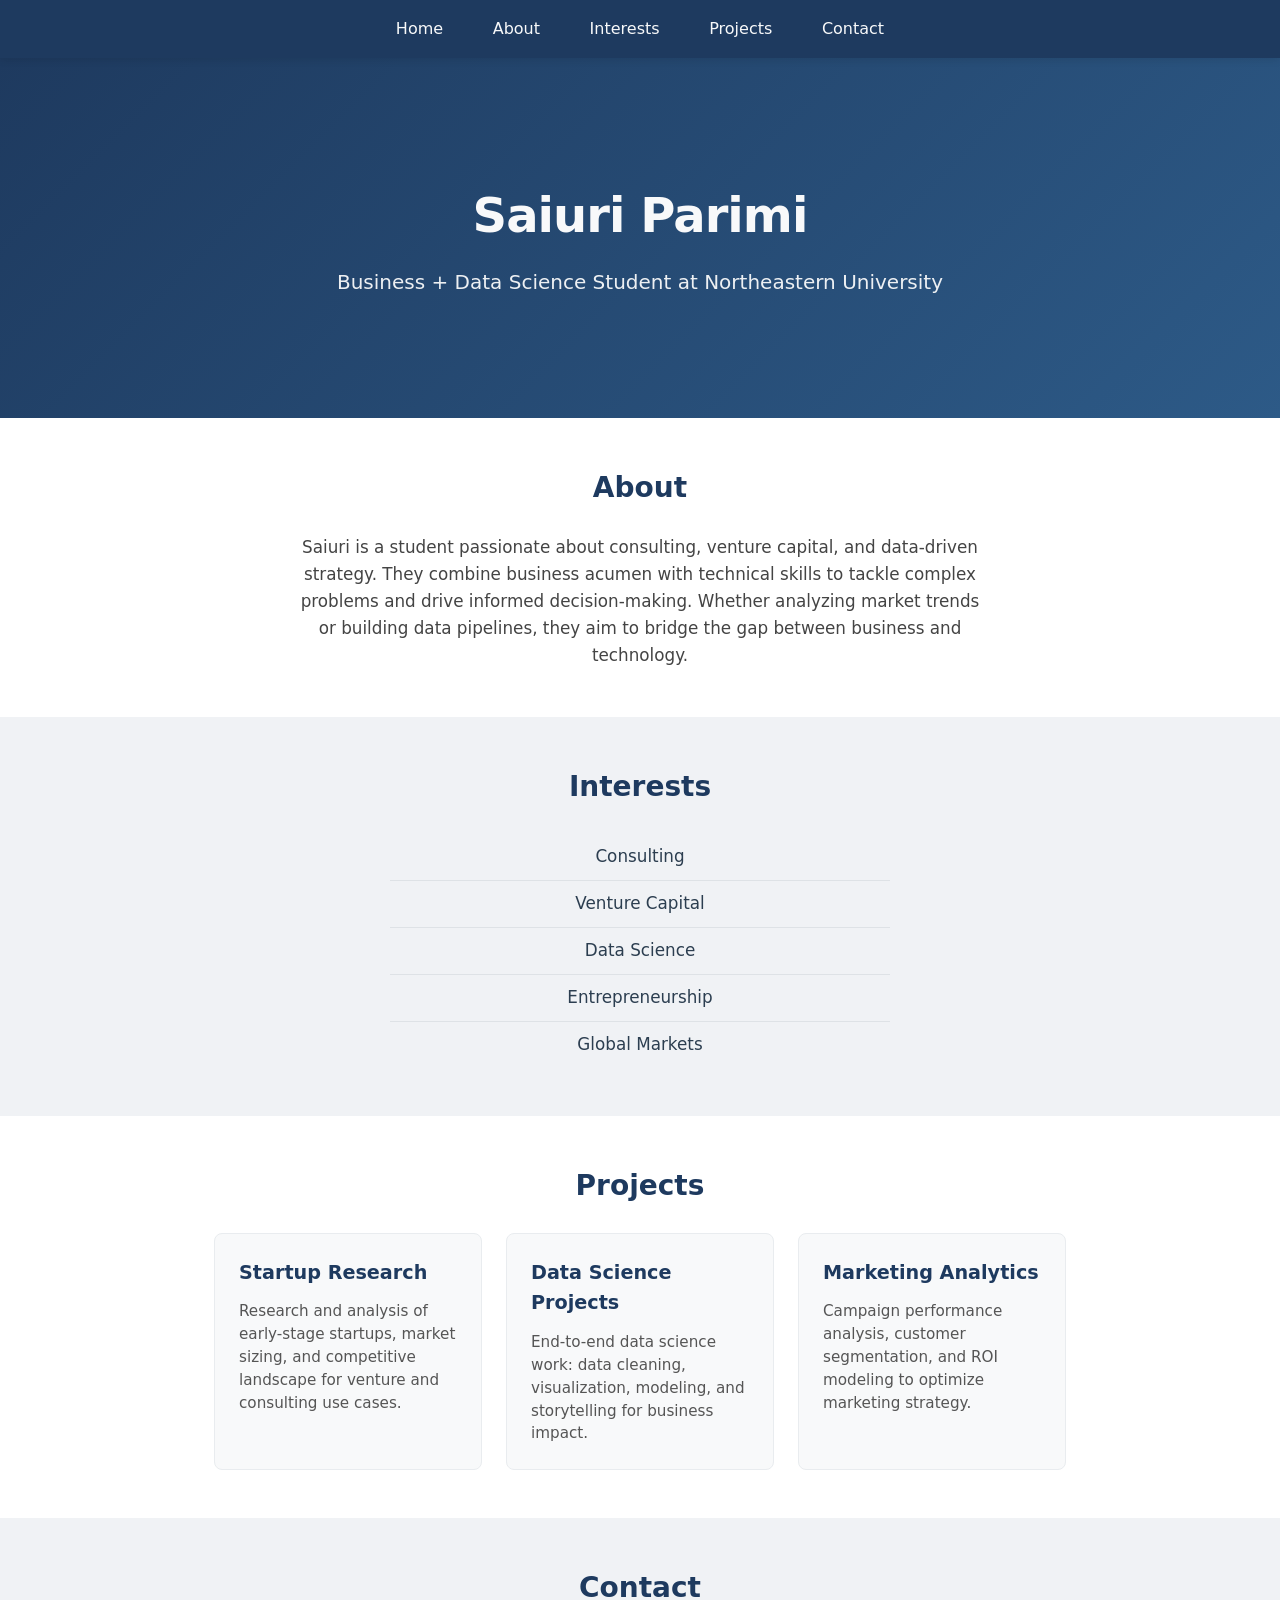
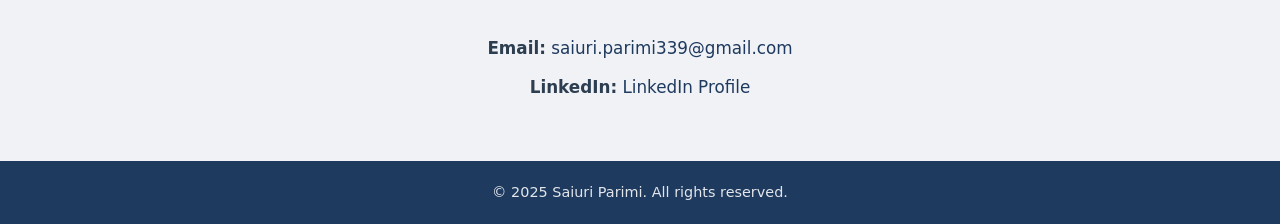
==== index.html @ 484548e6 "Initial commit: static personal website for GitHub Pages" ====
<!DOCTYPE html>
<html lang="en">
<head>
  <meta charset="UTF-8">
  <meta name="viewport" content="width=device-width, initial-scale=1.0">
  <title>Saiuri Parimi | Business + Data Science</title>
  <!-- Link to external stylesheet -->
  <link rel="stylesheet" href="style.css">
</head>
<body>
  <!-- ========== NAVIGATION BAR ========== -->
  <nav class="nav-bar">
    <ul class="nav-list">
      <li><a href="#home">Home</a></li>
      <li><a href="#about">About</a></li>
      <li><a href="#interests">Interests</a></li>
      <li><a href="#projects">Projects</a></li>
      <li><a href="#contact">Contact</a></li>
    </ul>
  </nav>

  <!-- ========== HOME / HEADER SECTION ========== -->
  <header id="home" class="hero">
    <div class="hero-content">
      <h1>Saiuri Parimi</h1>
      <p class="subtitle">Business + Data Science Student at Northeastern University</p>
    </div>
  </header>

  <!-- ========== ABOUT SECTION ========== -->
  <section id="about" class="section about-section">
    <div class="container">
      <h2>About</h2>
      <p class="about-text">
        Saiuri is a student passionate about consulting, venture capital, and data-driven strategy.
        They combine business acumen with technical skills to tackle complex problems and drive
        informed decision-making. Whether analyzing market trends or building data pipelines,
        they aim to bridge the gap between business and technology.
      </p>
    </div>
  </section>

  <!-- ========== INTERESTS SECTION ========== -->
  <section id="interests" class="section interests-section">
    <div class="container">
      <h2>Interests</h2>
      <ul class="interests-list">
        <li>Consulting</li>
        <li>Venture Capital</li>
        <li>Data Science</li>
        <li>Entrepreneurship</li>
        <li>Global Markets</li>
      </ul>
    </div>
  </section>

  <!-- ========== PROJECTS SECTION ========== -->
  <section id="projects" class="section projects-section">
    <div class="container">
      <h2>Projects</h2>
      <div class="projects-grid">
        <!-- Project Card 1 -->
        <article class="project-card">
          <h3>Startup Research</h3>
          <p>Research and analysis of early-stage startups, market sizing, and competitive landscape for venture and consulting use cases.</p>
        </article>
        <!-- Project Card 2 -->
        <article class="project-card">
          <h3>Data Science Projects</h3>
          <p>End-to-end data science work: data cleaning, visualization, modeling, and storytelling for business impact.</p>
        </article>
        <!-- Project Card 3 -->
        <article class="project-card">
          <h3>Marketing Analytics</h3>
          <p>Campaign performance analysis, customer segmentation, and ROI modeling to optimize marketing strategy.</p>
        </article>
      </div>
    </div>
  </section>

  <!-- ========== CONTACT SECTION ========== -->
  <section id="contact" class="section contact-section">
    <div class="container">
      <h2>Contact</h2>
      <div class="contact-links">
        <p>
          <strong>Email:</strong>
          <a href="mailto:saiuri.parimi339@gmail.com">saiuri.parimi339@gmail.com</a>
        </p>
        <p>
          <strong>LinkedIn:</strong>
          <a href="https://www.linkedin.com/in/yourprofile" target="_blank" rel="noopener noreferrer">LinkedIn Profile</a>
        </p>
      </div>
    </div>
  </section>

  <!-- ========== FOOTER ========== -->
  <footer class="footer">
    <p>&copy; 2025 Saiuri Parimi. All rights reserved.</p>
  </footer>
</body>
</html>
---- style.css ----
/* ========== CSS RESET & BASE ========== */
*,
*::before,
*::after {
  box-sizing: border-box;
  margin: 0;
  padding: 0;
}

html {
  scroll-behavior: smooth;
}

body {
  font-family: "Segoe UI", system-ui, -apple-system, sans-serif;
  line-height: 1.6;
  color: #2c3e50;
  background-color: #f8f9fa;
}

/* ========== NAVIGATION BAR ========== */
.nav-bar {
  position: sticky;
  top: 0;
  z-index: 100;
  background-color: #1e3a5f;
  padding: 1rem 0;
  box-shadow: 0 2px 8px rgba(0, 0, 0, 0.1);
}

.nav-list {
  list-style: none;
  display: flex;
  justify-content: center;
  flex-wrap: wrap;
  gap: 1.5rem;
  max-width: 900px;
  margin: 0 auto;
  padding: 0 1rem;
}

.nav-list a {
  color: #f8f9fa;
  text-decoration: none;
  font-weight: 500;
  padding: 0.4rem 0.8rem;
  border-radius: 4px;
  transition: background-color 0.2s ease, color 0.2s ease;
}

/* Hover effect on nav links */
.nav-list a:hover {
  background-color: rgba(255, 255, 255, 0.15);
  color: #fff;
}

/* ========== LAYOUT CONTAINER ========== */
.container {
  max-width: 900px;
  margin: 0 auto;
  padding: 0 1.5rem;
}

/* ========== HERO / HOME SECTION ========== */
.hero {
  min-height: 40vh;
  display: flex;
  align-items: center;
  justify-content: center;
  text-align: center;
  background: linear-gradient(135deg, #1e3a5f 0%, #2d5a87 100%);
  color: #f8f9fa;
  padding: 3rem 1.5rem;
}

.hero-content h1 {
  font-size: clamp(2rem, 5vw, 3rem);
  font-weight: 700;
  margin-bottom: 0.75rem;
  letter-spacing: -0.02em;
}

.subtitle {
  font-size: clamp(1rem, 2.5vw, 1.25rem);
  opacity: 0.95;
  font-weight: 400;
}

/* ========== SECTIONS (SHARED) ========== */
.section {
  padding: 3rem 0;
}

.section h2 {
  color: #1e3a5f;
  font-size: 1.75rem;
  margin-bottom: 1.5rem;
  text-align: center;
  font-weight: 600;
}

/* ========== ABOUT SECTION ========== */
.about-section {
  background-color: #fff;
}

.about-text {
  max-width: 700px;
  margin: 0 auto;
  text-align: center;
  font-size: 1.05rem;
  color: #444;
}

/* ========== INTERESTS SECTION ========== */
.interests-section {
  background-color: #f0f2f5;
}

.interests-list {
  list-style: none;
  max-width: 500px;
  margin: 0 auto;
  text-align: center;
}

.interests-list li {
  padding: 0.6rem 0;
  font-size: 1.05rem;
  color: #2c3e50;
  border-bottom: 1px solid #dee2e6;
}

.interests-list li:last-child {
  border-bottom: none;
}

/* ========== PROJECTS SECTION (CARDS) ========== */
.projects-section {
  background-color: #fff;
}

.projects-grid {
  display: grid;
  grid-template-columns: repeat(auto-fit, minmax(260px, 1fr));
  gap: 1.5rem;
  margin-top: 1rem;
}

/* Card-style layout for projects */
.project-card {
  background-color: #f8f9fa;
  border: 1px solid #e9ecef;
  border-radius: 8px;
  padding: 1.5rem;
  transition: box-shadow 0.2s ease, transform 0.2s ease;
}

.project-card:hover {
  box-shadow: 0 6px 20px rgba(30, 58, 95, 0.12);
  transform: translateY(-2px);
}

.project-card h3 {
  color: #1e3a5f;
  font-size: 1.2rem;
  margin-bottom: 0.75rem;
  font-weight: 600;
}

.project-card p {
  font-size: 0.95rem;
  color: #555;
  line-height: 1.5;
}

/* ========== CONTACT SECTION ========== */
.contact-section {
  background-color: #f0f2f5;
}

.contact-links {
  text-align: center;
  max-width: 500px;
  margin: 0 auto;
}

.contact-links p {
  margin-bottom: 0.75rem;
  font-size: 1.05rem;
}

.contact-links a {
  color: #1e3a5f;
  text-decoration: none;
  font-weight: 500;
  border-bottom: 1px solid transparent;
  transition: border-color 0.2s ease;
}

.contact-links a:hover {
  border-bottom-color: #1e3a5f;
}

/* ========== FOOTER ========== */
.footer {
  background-color: #1e3a5f;
  color: #f8f9fa;
  text-align: center;
  padding: 1.25rem 1rem;
  font-size: 0.9rem;
}

.footer p {
  margin: 0;
  opacity: 0.9;
}

/* ========== RESPONSIVE LAYOUT (LAPTOP & BELOW) ========== */
@media (max-width: 768px) {
  .nav-list {
    gap: 0.75rem;
  }

  .section {
    padding: 2rem 0;
  }

  .projects-grid {
    grid-template-columns: 1fr;
  }
}
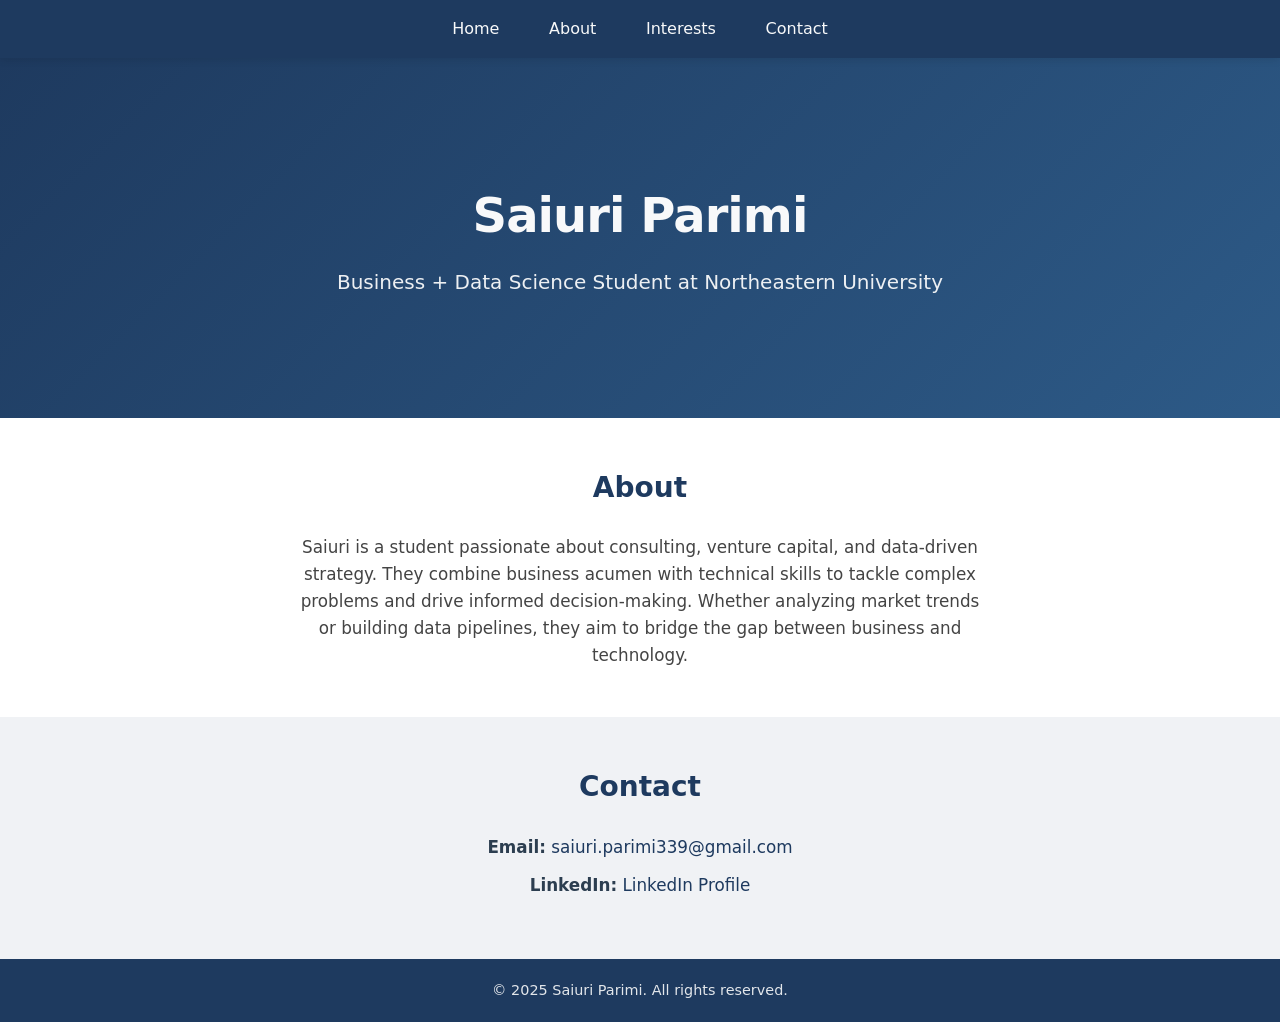
==== commit 9b8914b6: "Add Interests page, update LinkedIn, remove Projects" ====
--- a/index.html
+++ b/index.html
@@ -11,11 +11,10 @@
   <!-- ========== NAVIGATION BAR ========== -->
   <nav class="nav-bar">
     <ul class="nav-list">
-      <li><a href="#home">Home</a></li>
-      <li><a href="#about">About</a></li>
-      <li><a href="#interests">Interests</a></li>
-      <li><a href="#projects">Projects</a></li>
-      <li><a href="#contact">Contact</a></li>
+      <li><a href="index.html#home">Home</a></li>
+      <li><a href="index.html#about">About</a></li>
+      <li><a href="interests.html">Interests</a></li>
+      <li><a href="index.html#contact">Contact</a></li>
     </ul>
   </nav>
 
@@ -40,44 +39,6 @@
     </div>
   </section>
 
-  <!-- ========== INTERESTS SECTION ========== -->
-  <section id="interests" class="section interests-section">
-    <div class="container">
-      <h2>Interests</h2>
-      <ul class="interests-list">
-        <li>Consulting</li>
-        <li>Venture Capital</li>
-        <li>Data Science</li>
-        <li>Entrepreneurship</li>
-        <li>Global Markets</li>
-      </ul>
-    </div>
-  </section>
-
-  <!-- ========== PROJECTS SECTION ========== -->
-  <section id="projects" class="section projects-section">
-    <div class="container">
-      <h2>Projects</h2>
-      <div class="projects-grid">
-        <!-- Project Card 1 -->
-        <article class="project-card">
-          <h3>Startup Research</h3>
-          <p>Research and analysis of early-stage startups, market sizing, and competitive landscape for venture and consulting use cases.</p>
-        </article>
-        <!-- Project Card 2 -->
-        <article class="project-card">
-          <h3>Data Science Projects</h3>
-          <p>End-to-end data science work: data cleaning, visualization, modeling, and storytelling for business impact.</p>
-        </article>
-        <!-- Project Card 3 -->
-        <article class="project-card">
-          <h3>Marketing Analytics</h3>
-          <p>Campaign performance analysis, customer segmentation, and ROI modeling to optimize marketing strategy.</p>
-        </article>
-      </div>
-    </div>
-  </section>
-
   <!-- ========== CONTACT SECTION ========== -->
   <section id="contact" class="section contact-section">
     <div class="container">
@@ -89,7 +50,7 @@
         </p>
         <p>
           <strong>LinkedIn:</strong>
-          <a href="https://www.linkedin.com/in/yourprofile" target="_blank" rel="noopener noreferrer">LinkedIn Profile</a>
+          <a href="https://www.linkedin.com/in/saiuri-parimi-b250302a8/" target="_blank" rel="noopener noreferrer">LinkedIn Profile</a>
         </p>
       </div>
     </div>
--- a/style.css
+++ b/style.css
@@ -119,59 +119,42 @@
 
 .interests-list {
   list-style: none;
-  max-width: 500px;
-  margin: 0 auto;
-  text-align: center;
+  max-width: 600px;
+  margin: 0 auto;
 }
 
 .interests-list li {
-  padding: 0.6rem 0;
+  padding: 0.75rem 0;
   font-size: 1.05rem;
   color: #2c3e50;
   border-bottom: 1px solid #dee2e6;
+  line-height: 1.5;
 }
 
 .interests-list li:last-child {
   border-bottom: none;
 }
 
-/* ========== PROJECTS SECTION (CARDS) ========== */
-.projects-section {
-  background-color: #fff;
-}
-
-.projects-grid {
-  display: grid;
-  grid-template-columns: repeat(auto-fit, minmax(260px, 1fr));
-  gap: 1.5rem;
-  margin-top: 1rem;
-}
-
-/* Card-style layout for projects */
-.project-card {
-  background-color: #f8f9fa;
-  border: 1px solid #e9ecef;
-  border-radius: 8px;
-  padding: 1.5rem;
-  transition: box-shadow 0.2s ease, transform 0.2s ease;
-}
-
-.project-card:hover {
-  box-shadow: 0 6px 20px rgba(30, 58, 95, 0.12);
-  transform: translateY(-2px);
-}
-
-.project-card h3 {
+/* Interests as a standalone page */
+.interests-page {
+  padding-top: 4rem;
+  min-height: 60vh;
+}
+
+.interests-page .page-title {
   color: #1e3a5f;
-  font-size: 1.2rem;
-  margin-bottom: 0.75rem;
+  font-size: 1.75rem;
+  margin-bottom: 1rem;
+  text-align: center;
   font-weight: 600;
 }
 
-.project-card p {
-  font-size: 0.95rem;
-  color: #555;
-  line-height: 1.5;
+.interests-intro {
+  max-width: 600px;
+  margin: 0 auto 1.5rem;
+  text-align: center;
+  font-size: 1.05rem;
+  color: #444;
 }
 
 /* ========== CONTACT SECTION ========== */
@@ -225,8 +208,4 @@
   .section {
     padding: 2rem 0;
   }
-
-  .projects-grid {
-    grid-template-columns: 1fr;
-  }
-}
+}
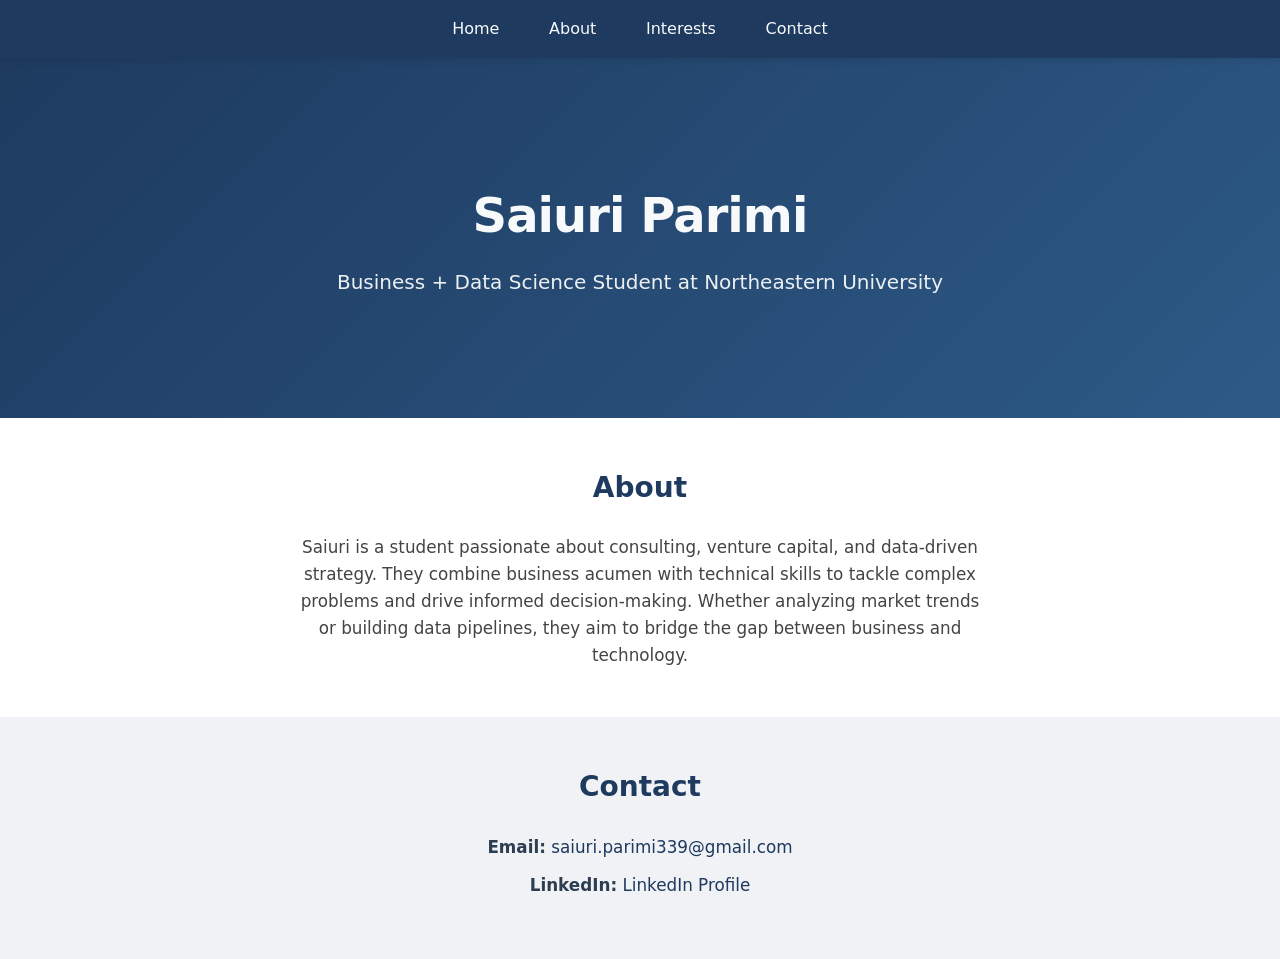
==== commit d7f39b0c: "Remove footer from all pages" ====
--- a/index.html
+++ b/index.html
@@ -55,10 +55,6 @@
       </div>
     </div>
   </section>
-
-  <!-- ========== FOOTER ========== -->
-  <footer class="footer">
-    <p>&copy; 2025 Saiuri Parimi. All rights reserved.</p>
-  </footer>
 </body>
 </html>
+
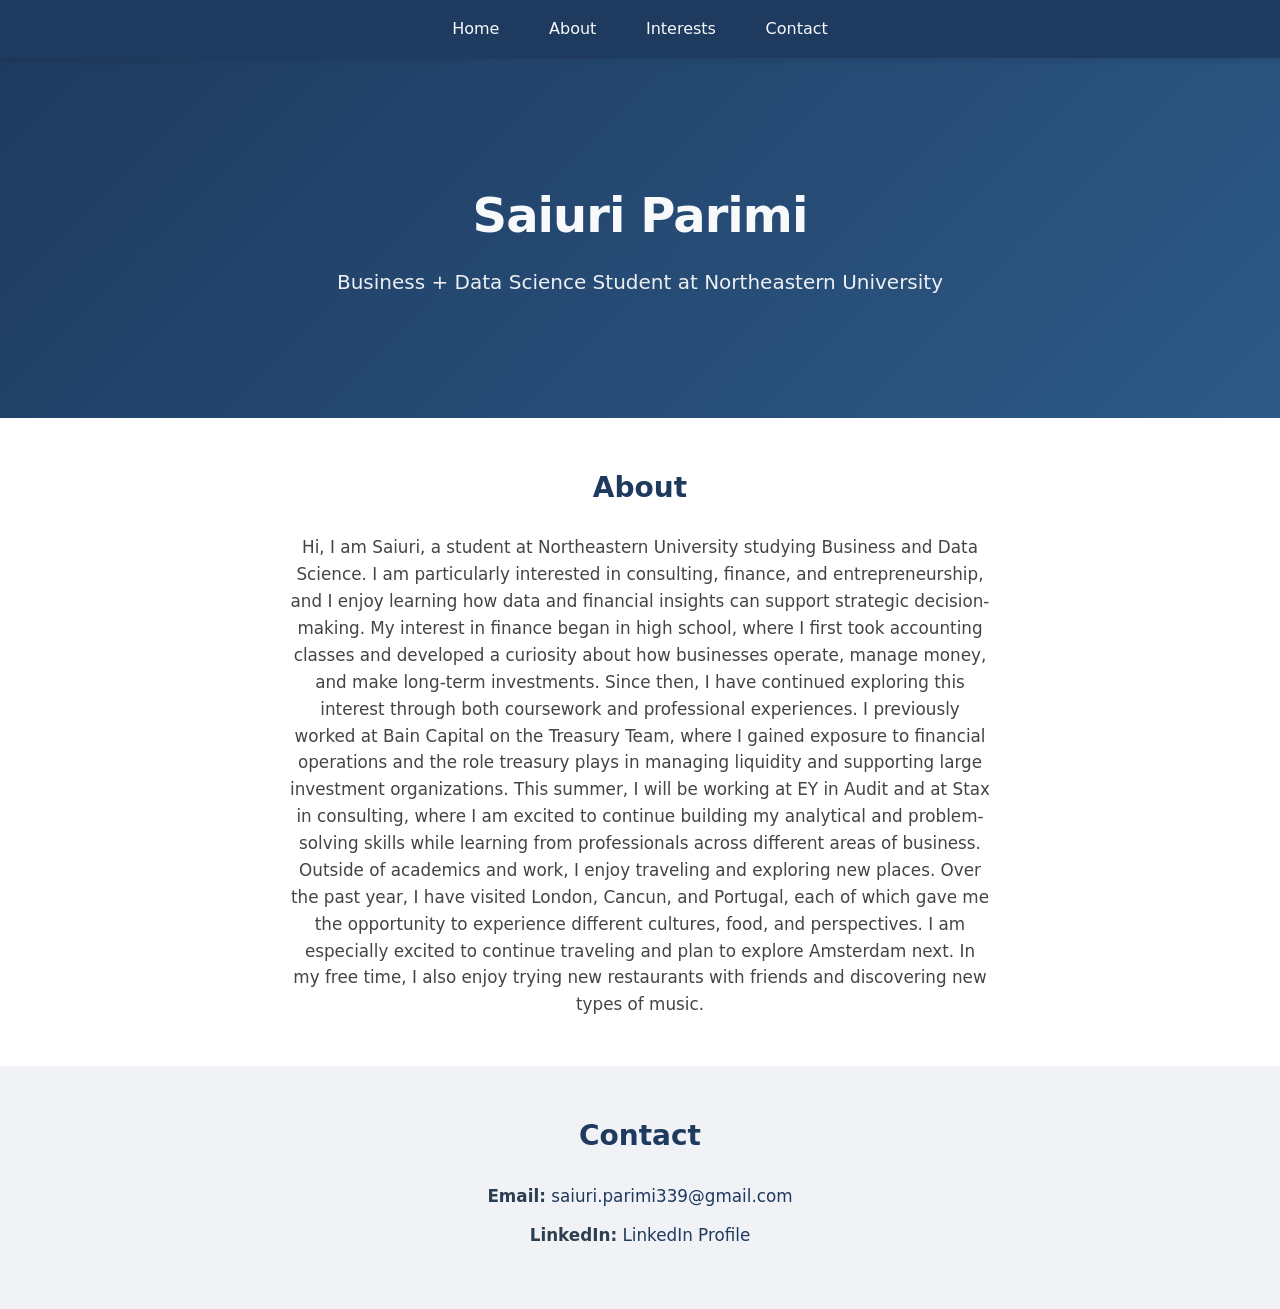
==== commit f6640e82: "updated bio" ====
--- a/index.html
+++ b/index.html
@@ -31,10 +31,11 @@
     <div class="container">
       <h2>About</h2>
       <p class="about-text">
-        Saiuri is a student passionate about consulting, venture capital, and data-driven strategy.
-        They combine business acumen with technical skills to tackle complex problems and drive
-        informed decision-making. Whether analyzing market trends or building data pipelines,
-        they aim to bridge the gap between business and technology.
+        Hi, I am Saiuri, a student at Northeastern University studying Business and Data Science. I am particularly interested in consulting, finance, and entrepreneurship, and I enjoy learning how data and financial insights can support strategic decision-making. My interest in finance began in high school, where I first took accounting classes and developed a curiosity about how businesses operate, manage money, and make long-term investments. Since then, I have continued exploring this interest through both coursework and professional experiences.
+
+        I previously worked at Bain Capital on the Treasury Team, where I gained exposure to financial operations and the role treasury plays in managing liquidity and supporting large investment organizations. This summer, I will be working at EY in Audit and at Stax in consulting, where I am excited to continue building my analytical and problem-solving skills while learning from professionals across different areas of business.
+
+        Outside of academics and work, I enjoy traveling and exploring new places. Over the past year, I have visited London, Cancun, and Portugal, each of which gave me the opportunity to experience different cultures, food, and perspectives. I am especially excited to continue traveling and plan to explore Amsterdam next. In my free time, I also enjoy trying new restaurants with friends and discovering new types of music.
       </p>
     </div>
   </section>
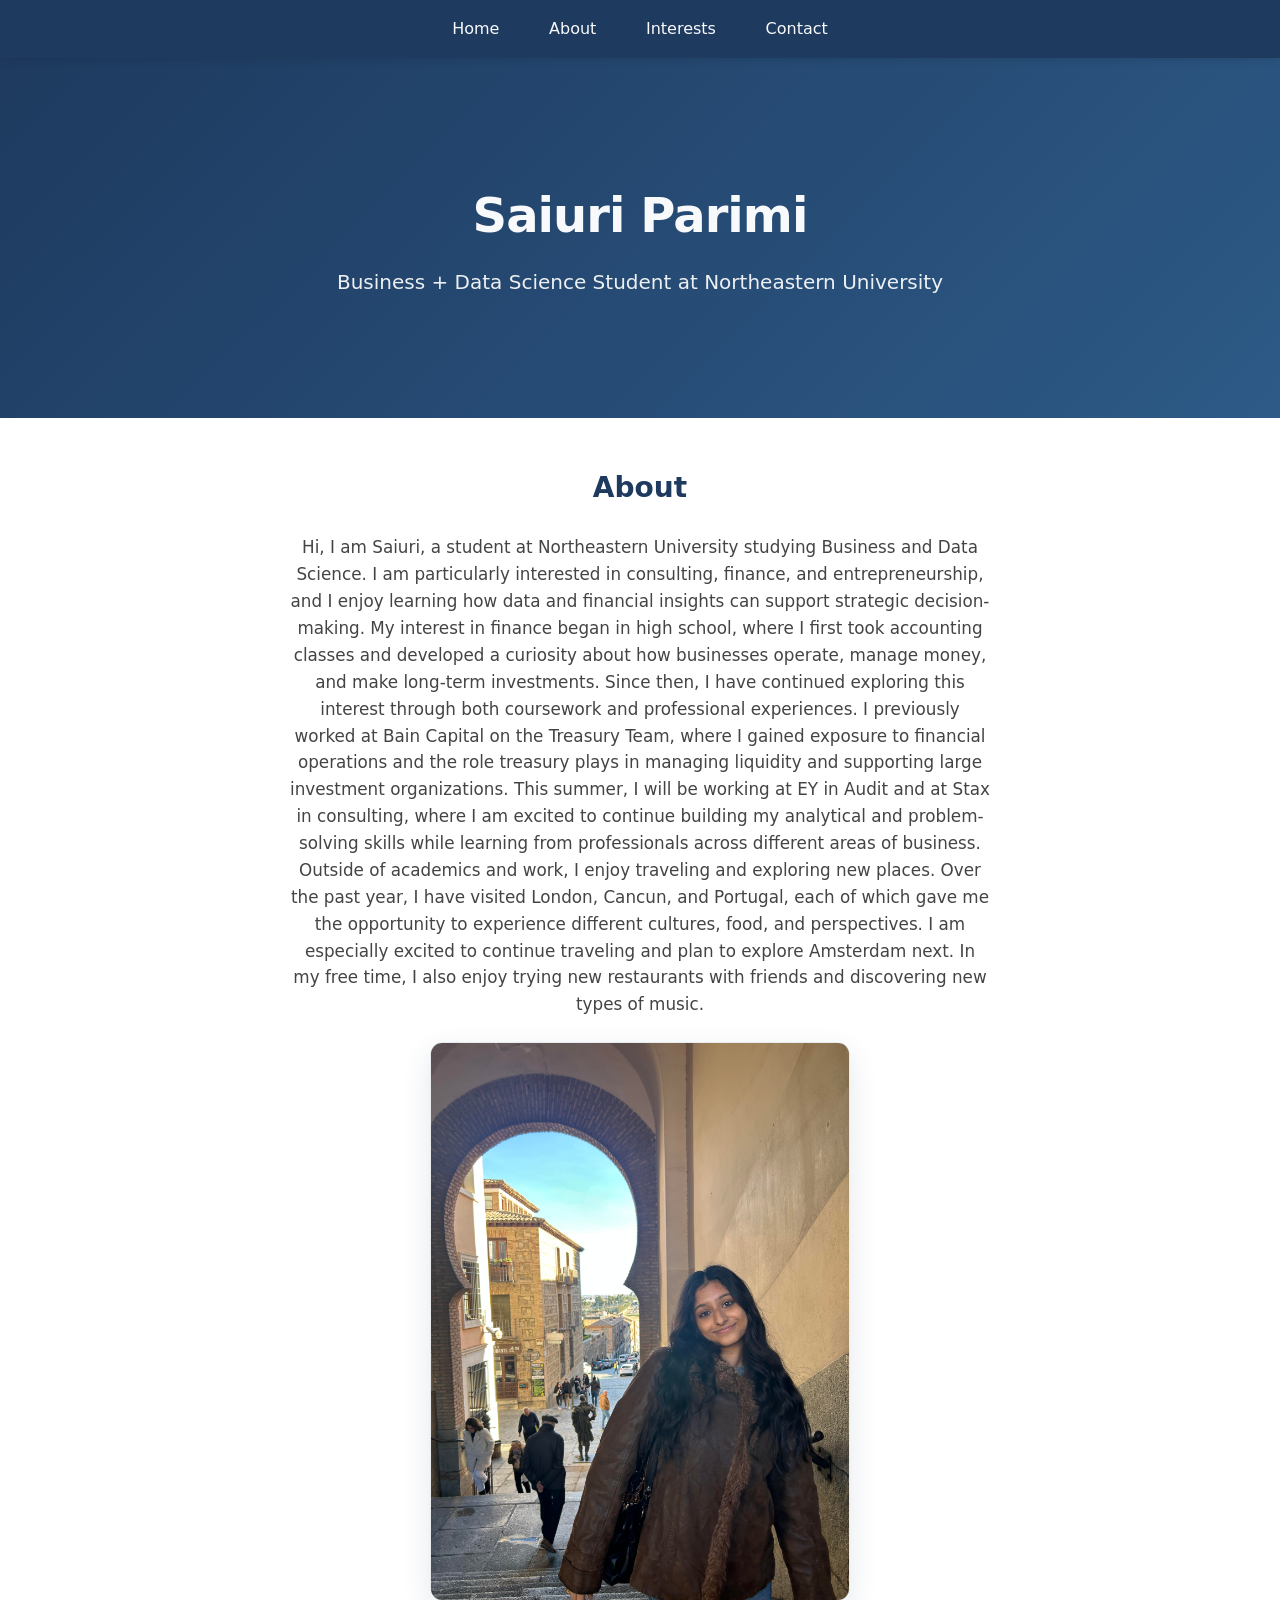
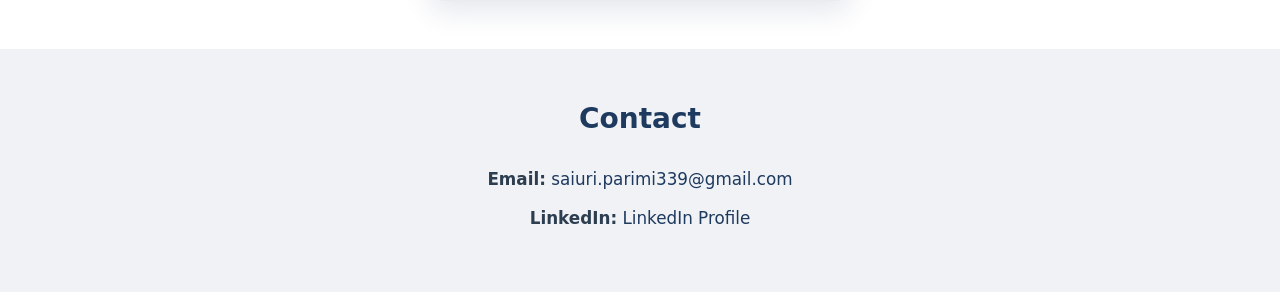
==== commit 22201b8c: "added photo on index" ====
--- a/index.html
+++ b/index.html
@@ -37,6 +37,11 @@
 
         Outside of academics and work, I enjoy traveling and exploring new places. Over the past year, I have visited London, Cancun, and Portugal, each of which gave me the opportunity to experience different cultures, food, and perspectives. I am especially excited to continue traveling and plan to explore Amsterdam next. In my free time, I also enjoy trying new restaurants with friends and discovering new types of music.
       </p>
+      
+      <!-- Profile photo (added below the About section text) -->
+      <figure class="profile-photo">
+        <img src="me.jpg" alt="Photo of Saiuri Parimi">
+      </figure>
     </div>
   </section>
 
--- a/style.css
+++ b/style.css
@@ -112,6 +112,22 @@
   color: #444;
 }
 
+/* Profile photo under About */
+.profile-photo {
+  max-width: 700px;
+  margin: 1.5rem auto 0;
+  display: flex;
+  justify-content: center;
+}
+
+.profile-photo img {
+  width: min(420px, 100%);
+  height: auto;
+  border-radius: 12px;
+  border: 1px solid #e9ecef;
+  box-shadow: 0 10px 28px rgba(30, 58, 95, 0.12);
+}
+
 /* ========== INTERESTS SECTION ========== */
 .interests-section {
   background-color: #f0f2f5;
